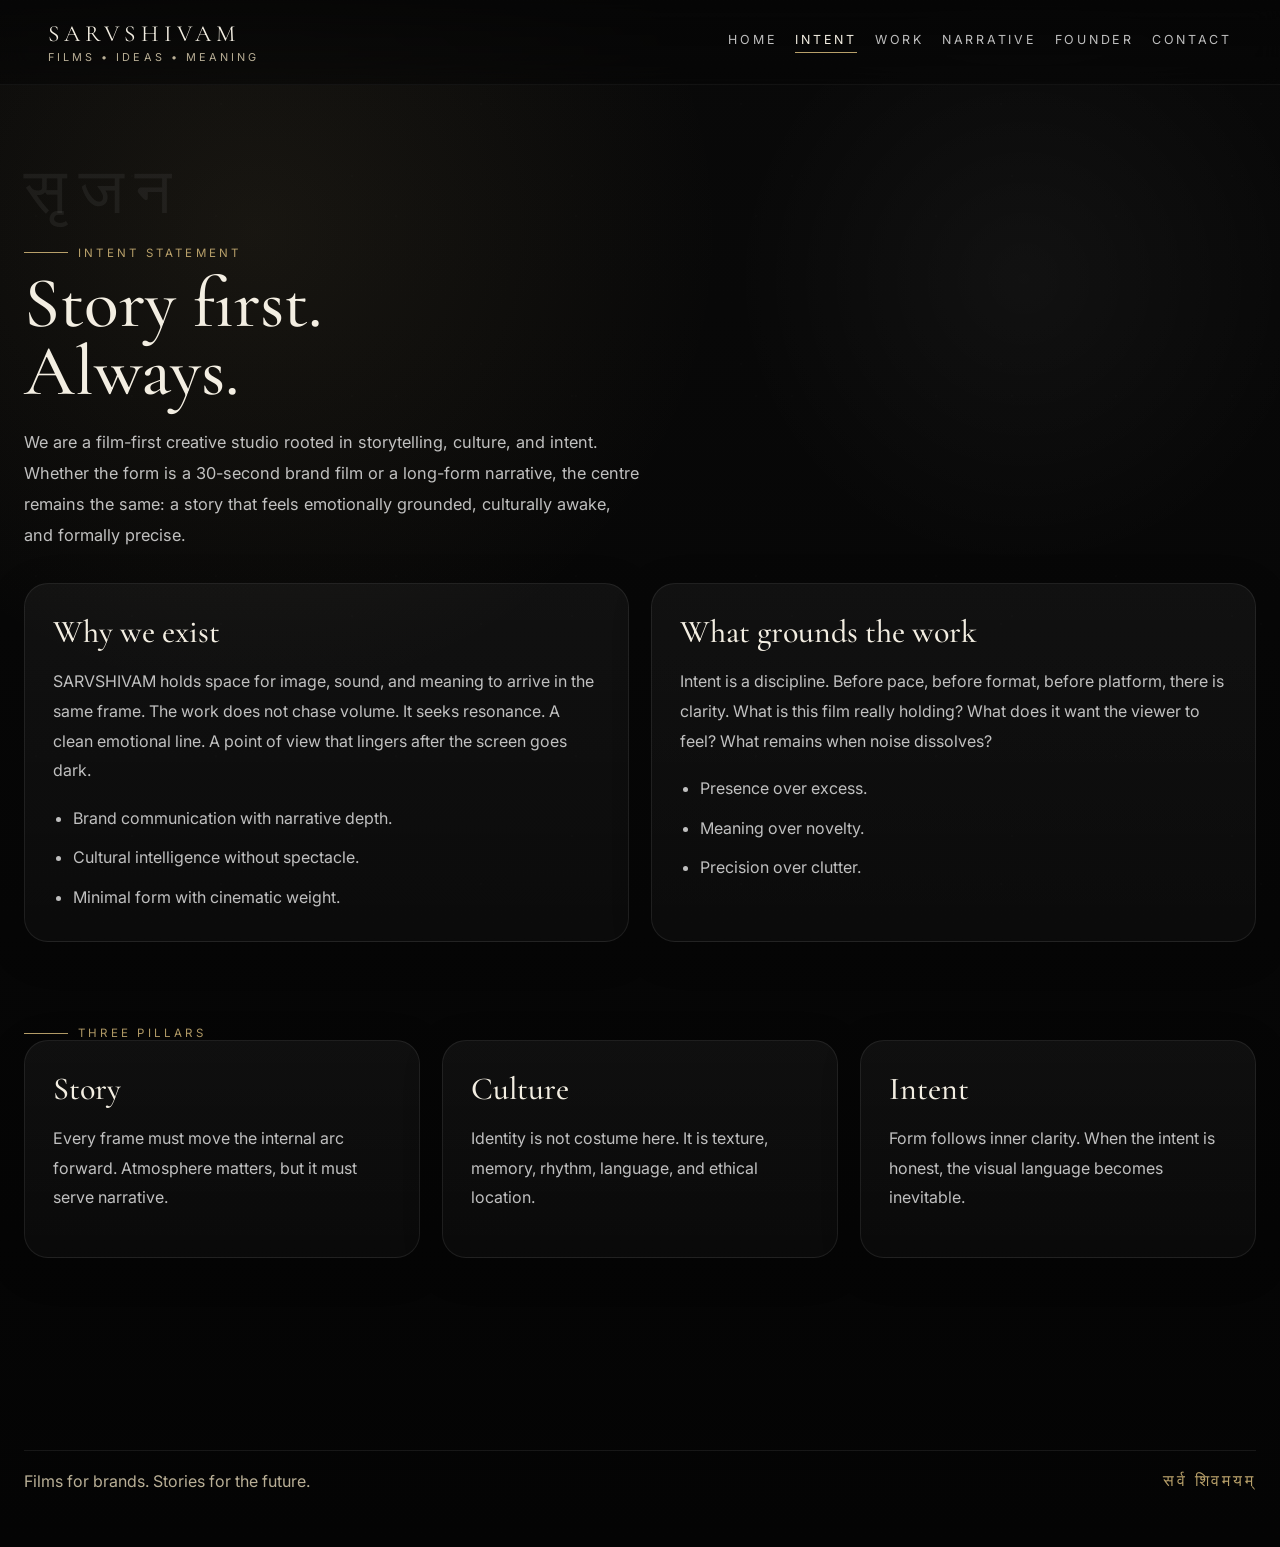
==== about.html @ fa133c7a "Initial deployment - SARVSHIVAM film studio website" ====
<!doctype html>
<html lang="en">
<head>
  <meta charset="utf-8">
  <meta name="viewport" content="width=device-width, initial-scale=1">
  <title>Intent Statement — SARVSHIVAM</title>
  <meta name="description" content="The intent behind SARVSHIVAM — story first, culture-rooted, emotionally grounded filmmaking.">
  <link rel="stylesheet" href="css/style.css">
  <script defer src="js/transition.js"></script>
</head>
<body>
  <div class="page-shell">
    <header class="site-header">
      <nav class="nav">
        <a class="brand" href="index.html" aria-label="SARVSHIVAM home">
          <span class="brand-mark">SARVSHIVAM</span>
          <span class="brand-sub">Films • Ideas • Meaning</span>
        </a>
        <div class="nav-links">
          <a href="index.html">Home</a>
          <a class="active" href="about.html">Intent</a>
          <a href="work.html">Work</a>
          <a href="narrative.html">Narrative</a>
          <a href="founder.html">Founder</a>
          <a href="contact.html">Contact</a>
        </div>
      </nav>
    </header>

    <main class="container section">
      <div class="reveal">
        <div class="hindi-marker">सृजन</div>
        <div class="eyebrow">Intent Statement</div>
        <h1 class="page-title">Story first. Always.</h1>
        <p class="page-lead">We are a film-first creative studio rooted in storytelling, culture, and intent. Whether the form is a 30-second brand film or a long-form narrative, the centre remains the same: a story that feels emotionally grounded, culturally awake, and formally precise.</p>
      </div>

      <div class="spacer-xxl"></div>

      <div class="panel-grid two">
        <section class="panel reveal">
          <h3>Why we exist</h3>
          <p>SARVSHIVAM holds space for image, sound, and meaning to arrive in the same frame. The work does not chase volume. It seeks resonance. A clean emotional line. A point of view that lingers after the screen goes dark.</p>
          <ul class="list">
            <li>Brand communication with narrative depth.</li>
            <li>Cultural intelligence without spectacle.</li>
            <li>Minimal form with cinematic weight.</li>
          </ul>
        </section>
        <section class="panel reveal">
          <h3>What grounds the work</h3>
          <p>Intent is a discipline. Before pace, before format, before platform, there is clarity. What is this film really holding? What does it want the viewer to feel? What remains when noise dissolves?</p>
          <ul class="list">
            <li>Presence over excess.</li>
            <li>Meaning over novelty.</li>
            <li>Precision over clutter.</li>
          </ul>
        </section>
      </div>

      <section class="section">
        <div class="eyebrow reveal">Three Pillars</div>
        <div class="card-grid three">
          <article class="card reveal">
            <h3>Story</h3>
            <p>Every frame must move the internal arc forward. Atmosphere matters, but it must serve narrative.</p>
          </article>
          <article class="card reveal">
            <h3>Culture</h3>
            <p>Identity is not costume here. It is texture, memory, rhythm, language, and ethical location.</p>
          </article>
          <article class="card reveal">
            <h3>Intent</h3>
            <p>Form follows inner clarity. When the intent is honest, the visual language becomes inevitable.</p>
          </article>
        </div>
      </section>
    </main>

    <footer class="footer">
      <div class="container footer-inner">
        <div>Films for brands. Stories for the future.</div>
        <div class="footer-devanagari">सर्व शिवमयम्</div>
      </div>
    </footer>
  </div>
</body>
</html>
---- css/style.css ----
@import url('https://fonts.googleapis.com/css2?family=Cormorant+Garamond:wght@400;500;600;700&family=Inter:wght@300;400;500;600&display=swap');

:root {
  --bg: #050505;
  --bg-soft: #0d0d0d;
  --panel: rgba(255,255,255,0.04);
  --line: rgba(255,255,255,0.08);
  --text: #f3eee2;
  --muted: #b9af96;
  --gold: #b8a06a;
  --gold-soft: rgba(184,160,106,0.18);
  --white-soft: rgba(255,255,255,0.74);
  --max: 1240px;
  --nav-h: 84px;
  --ease: cubic-bezier(.22,.61,.36,1);
}

* { box-sizing: border-box; }
html { scroll-behavior: smooth; }
body {
  margin: 0;
  background:
    radial-gradient(circle at 20% 15%, rgba(184,160,106,0.09), transparent 28%),
    radial-gradient(circle at 80% 18%, rgba(255,255,255,0.04), transparent 18%),
    linear-gradient(180deg, #090909 0%, #040404 100%);
  color: var(--text);
  font-family: 'Inter', system-ui, sans-serif;
  min-height: 100vh;
  overflow-x: hidden;
}
body::before {
  content: "";
  position: fixed;
  inset: 0;
  pointer-events: none;
  opacity: 0.12;
  background-image:
    radial-gradient(circle at 20% 20%, rgba(255,255,255,0.14) 0.6px, transparent 0.8px),
    radial-gradient(circle at 60% 80%, rgba(255,255,255,0.08) 0.6px, transparent 0.8px),
    radial-gradient(circle at 85% 40%, rgba(184,160,106,0.09) 0.7px, transparent 0.9px);
  background-size: 180px 180px, 220px 220px, 260px 260px;
  mix-blend-mode: screen;
}

a { color: inherit; text-decoration: none; }
img { max-width: 100%; display: block; }
button { font: inherit; }

.page-shell {
  position: relative;
  min-height: 100vh;
}

.site-header {
  position: sticky;
  top: 0;
  z-index: 30;
  backdrop-filter: blur(14px);
  background: linear-gradient(180deg, rgba(5,5,5,0.82), rgba(5,5,5,0.54));
  border-bottom: 1px solid rgba(255,255,255,0.05);
}
.nav {
  max-width: var(--max);
  height: var(--nav-h);
  margin: 0 auto;
  padding: 0 28px;
  display: flex;
  align-items: center;
  justify-content: space-between;
  gap: 24px;
}
.brand {
  display: flex;
  flex-direction: column;
  gap: 2px;
}
.brand-mark {
  font-family: 'Cormorant Garamond', serif;
  font-size: 1.45rem;
  letter-spacing: 0.22em;
}
.brand-sub {
  font-size: 0.68rem;
  letter-spacing: 0.28em;
  text-transform: uppercase;
  color: var(--muted);
}
.nav-links {
  display: flex;
  flex-wrap: wrap;
  justify-content: flex-end;
  gap: 18px;
}
.nav-links a {
  font-size: 0.78rem;
  letter-spacing: 0.22em;
  text-transform: uppercase;
  color: var(--white-soft);
  position: relative;
  padding-bottom: 6px;
}
.nav-links a::after {
  content: "";
  position: absolute;
  left: 0;
  bottom: 0;
  width: 100%;
  height: 1px;
  transform: scaleX(0);
  transform-origin: left;
  background: var(--gold);
  transition: transform .35s var(--ease);
}
.nav-links a:hover,
.nav-links a.active { color: var(--text); }
.nav-links a:hover::after,
.nav-links a.active::after { transform: scaleX(1); }

.container {
  width: min(var(--max), calc(100% - 48px));
  margin: 0 auto;
}
.section {
  padding: 76px 0;
}
.eyebrow {
  display: inline-flex;
  align-items: center;
  gap: 10px;
  text-transform: uppercase;
  letter-spacing: 0.28em;
  font-size: 0.72rem;
  color: var(--gold);
}
.eyebrow::before {
  content: "";
  display: inline-block;
  width: 44px;
  height: 1px;
  background: var(--gold);
}
.hindi-marker {
  font-family: 'Cormorant Garamond', serif;
  font-size: clamp(2rem, 5vw, 4rem);
  line-height: 1;
  color: rgba(255,255,255,0.06);
  letter-spacing: 0.18em;
  margin-bottom: 12px;
}
.page-title {
  font-family: 'Cormorant Garamond', serif;
  font-size: clamp(2.8rem, 5.6vw, 5rem);
  font-weight: 500;
  line-height: 0.96;
  margin: 10px 0 20px;
  max-width: 10ch;
}
.page-lead {
  max-width: 62ch;
  color: var(--white-soft);
  font-size: 1.02rem;
  line-height: 1.9;
}
.hero {
  min-height: calc(100vh - var(--nav-h));
  display: flex;
  align-items: center;
  position: relative;
  overflow: hidden;
}
.hero::before {
  content: "";
  position: absolute;
  inset: 0;
  background:
    linear-gradient(90deg, rgba(5,5,5,0.9) 0%, rgba(5,5,5,0.64) 36%, rgba(5,5,5,0.18) 100%),
    radial-gradient(circle at 70% 38%, rgba(244,223,173,0.22), rgba(244,223,173,0.04) 18%, transparent 28%),
    linear-gradient(135deg, #121212 0%, #2a2416 40%, #0d0d0d 100%);
}
.hero::after {
  content: "";
  position: absolute;
  right: 12%;
  top: 50%;
  width: min(36vw, 480px);
  aspect-ratio: 3 / 4;
  transform: translateY(-50%);
  background:
    radial-gradient(circle at 52% 24%, rgba(255,255,255,0.88) 0%, rgba(250,230,190,0.65) 9%, rgba(250,230,190,0.12) 16%, transparent 44%),
    linear-gradient(180deg, rgba(255,255,255,0.16), transparent 30%),
    linear-gradient(90deg, rgba(255,255,255,0.06), transparent 12%, transparent 88%, rgba(255,255,255,0.06)),
    linear-gradient(180deg, #151515, #060606);
  border: 1px solid rgba(255,255,255,0.08);
  box-shadow: 0 0 120px rgba(245,226,181,0.12);
  clip-path: polygon(28% 0, 72% 0, 78% 14%, 82% 36%, 78% 100%, 22% 100%, 18% 36%, 22% 14%);
  opacity: 0.95;
}
.hero-content {
  position: relative;
  z-index: 2;
  width: min(var(--max), calc(100% - 48px));
  margin: 0 auto;
  padding-left: clamp(18px, 4.5vw, 60px);
  display: flex;
  justify-content: flex-start;
}
.hero-copy {
  max-width: 590px;
  text-align: left;
}
.hero-title {
  font-family: 'Cormorant Garamond', serif;
  font-size: clamp(3.8rem, 8.2vw, 7rem);
  line-height: .92;
  font-weight: 600;
  letter-spacing: 0.14em;
  margin: 0 0 14px;
}
.hero-kicker {
  display: block;
  letter-spacing: 0.34em;
  text-transform: uppercase;
  font-size: 0.8rem;
  color: var(--gold);
  margin-bottom: 20px;
}
.hero-copy p {
  color: var(--white-soft);
  max-width: 36ch;
  font-size: 1.05rem;
  line-height: 1.9;
  margin: 0;
}

.panel-grid,
.card-grid {
  display: grid;
  gap: 22px;
}
.panel-grid.two { grid-template-columns: repeat(2, minmax(0, 1fr)); }
.card-grid.three { grid-template-columns: repeat(3, minmax(0, 1fr)); }
.card-grid.five { grid-template-columns: repeat(5, minmax(0, 1fr)); }
.panel,
.card,
.metric,
.channel,
.quote-block,
.timeline-item {
  background: linear-gradient(180deg, rgba(255,255,255,0.045), rgba(255,255,255,0.025));
  border: 1px solid var(--line);
  border-radius: 24px;
  padding: 28px;
  box-shadow: 0 10px 40px rgba(0,0,0,0.2);
}
.panel h3,
.card h3,
.metric h3,
.channel h3,
.timeline-item h3 {
  font-family: 'Cormorant Garamond', serif;
  font-size: 2rem;
  font-weight: 500;
  margin: 0 0 10px;
}
.panel p,
.card p,
.metric p,
.channel p,
.timeline-item p,
.quote-block p,
.list li,
.bio-list li {
  color: var(--white-soft);
  line-height: 1.85;
}
.list,
.bio-list {
  margin: 18px 0 0;
  padding-left: 20px;
}
.list li + li,
.bio-list li + li { margin-top: 10px; }

.work-controls {
  display: flex;
  gap: 12px;
  flex-wrap: wrap;
  margin: 26px 0 30px;
}
.filter-btn {
  border: 1px solid rgba(184,160,106,0.25);
  background: rgba(255,255,255,0.02);
  color: var(--text);
  padding: 10px 16px;
  border-radius: 999px;
  letter-spacing: 0.18em;
  text-transform: uppercase;
  font-size: 0.68rem;
  cursor: pointer;
  transition: .28s var(--ease);
}
.filter-btn:hover,
.filter-btn.active {
  background: var(--gold-soft);
  border-color: rgba(184,160,106,0.55);
  transform: translateY(-1px);
}
.work-grid {
  display: grid;
  grid-template-columns: repeat(5, minmax(0, 1fr));
  gap: 18px;
}
.work-card {
  position: relative;
  overflow: hidden;
  min-height: 340px;
  border-radius: 24px;
  border: 1px solid var(--line);
  background:
    linear-gradient(180deg, rgba(0,0,0,0.08), rgba(0,0,0,0.6)),
    radial-gradient(circle at 50% 20%, rgba(255,231,183,0.18), transparent 18%),
    linear-gradient(160deg, #191919, #0a0a0a 60%, #16120b);
}
.work-card::before {
  content: "";
  position: absolute;
  inset: 0;
  background:
    linear-gradient(0deg, rgba(5,5,5,0.78), transparent 48%),
    radial-gradient(circle at 52% 20%, rgba(255,255,255,0.18), transparent 18%),
    linear-gradient(120deg, rgba(255,255,255,0.04), transparent 28%, transparent 72%, rgba(255,255,255,0.02));
}
.work-card[data-tone="warm"] { background: linear-gradient(180deg, rgba(0,0,0,0.08), rgba(0,0,0,0.6)), radial-gradient(circle at 58% 22%, rgba(255,198,119,0.2), transparent 16%), linear-gradient(160deg, #2b1f16, #0a0a0a 62%, #17120b); }
.work-card[data-tone="silver"] { background: linear-gradient(180deg, rgba(0,0,0,0.08), rgba(0,0,0,0.6)), radial-gradient(circle at 48% 22%, rgba(235,238,255,0.18), transparent 17%), linear-gradient(160deg, #1b1c21, #090909 64%, #151515); }
.work-card[data-tone="earth"] { background: linear-gradient(180deg, rgba(0,0,0,0.08), rgba(0,0,0,0.6)), radial-gradient(circle at 48% 22%, rgba(204,173,113,0.18), transparent 17%), linear-gradient(160deg, #302518, #0a0a0a 64%, #111); }
.work-meta {
  position: absolute;
  left: 18px;
  right: 18px;
  bottom: 18px;
  z-index: 2;
}
.work-tag {
  display: inline-flex;
  padding: 6px 10px;
  border-radius: 999px;
  font-size: 0.64rem;
  letter-spacing: 0.18em;
  text-transform: uppercase;
  color: var(--gold);
  border: 1px solid rgba(184,160,106,0.28);
  background: rgba(0,0,0,0.24);
  margin-bottom: 10px;
}
.work-title {
  font-family: 'Cormorant Garamond', serif;
  font-size: 1.8rem;
  margin: 0 0 6px;
}
.work-copy {
  margin: 0;
  font-size: 0.92rem;
  line-height: 1.65;
  color: rgba(255,255,255,0.72);
}

.progress-row {
  display: grid;
  gap: 14px;
  margin-top: 20px;
}
.progress-head {
  display: flex;
  justify-content: space-between;
  gap: 16px;
  font-size: 0.85rem;
  color: var(--white-soft);
}
.progress-track {
  height: 8px;
  border-radius: 999px;
  background: rgba(255,255,255,0.08);
  overflow: hidden;
}
.progress-bar {
  height: 100%;
  border-radius: inherit;
  background: linear-gradient(90deg, var(--gold), rgba(255,255,255,0.9));
}
.ring-wrap {
  display: grid;
  place-items: center;
  min-height: 380px;
}
.ring {
  position: relative;
  width: min(56vw, 320px);
  aspect-ratio: 1;
  border-radius: 50%;
  background: radial-gradient(circle, rgba(255,255,255,0.06), transparent 56%);
  border: 1px solid rgba(255,255,255,0.08);
  box-shadow: inset 0 0 60px rgba(184,160,106,0.08), 0 0 80px rgba(184,160,106,0.09);
}
.ring::before,
.ring::after {
  content: "";
  position: absolute;
  inset: 24px;
  border-radius: 50%;
  border: 1px solid rgba(184,160,106,0.18);
  animation: pulse 4.2s ease-in-out infinite;
}
.ring::after {
  inset: 54px;
  animation-delay: 1.2s;
}
.ring span {
  position: absolute;
  inset: 0;
  display: grid;
  place-items: center;
  font-family: 'Cormorant Garamond', serif;
  font-size: clamp(1.8rem, 4vw, 3rem);
  color: var(--gold);
  letter-spacing: 0.18em;
}
@keyframes pulse {
  0%, 100% { transform: scale(1); opacity: .38; }
  50% { transform: scale(1.06); opacity: .9; }
}

.founder-grid {
  display: grid;
  grid-template-columns: 1.2fr .8fr;
  gap: 26px;
  align-items: center;
}
.silhouette {
  min-height: 520px;
  position: relative;
  border-radius: 26px;
  overflow: hidden;
  border: 1px solid var(--line);
  background:
    radial-gradient(circle at 48% 16%, rgba(252,232,187,0.24), transparent 18%),
    linear-gradient(180deg, rgba(255,255,255,0.06), transparent 24%),
    linear-gradient(180deg, #151515, #050505);
}
.silhouette::before {
  content: "";
  position: absolute;
  left: 50%;
  bottom: 0;
  width: 48%;
  height: 88%;
  transform: translateX(-50%);
  background: linear-gradient(180deg, rgba(20,20,20,0.22), #030303 60%);
  clip-path: polygon(42% 0, 58% 0, 64% 6%, 70% 16%, 74% 32%, 71% 46%, 66% 58%, 66% 100%, 34% 100%, 34% 58%, 29% 46%, 26% 32%, 30% 16%, 36% 6%);
  box-shadow: 0 0 90px rgba(255,255,255,0.04);
}
.silhouette::after {
  content: "";
  position: absolute;
  left: 50%;
  top: 18%;
  width: 160px;
  height: 160px;
  transform: translateX(-50%);
  border-radius: 50%;
  background: radial-gradient(circle, rgba(255,255,255,0.09), transparent 60%);
  filter: blur(2px);
}

.channels {
  display: grid;
  grid-template-columns: repeat(2, minmax(0, 1fr));
  gap: 18px;
  margin-top: 28px;
}
.channel small {
  display: block;
  color: var(--gold);
  letter-spacing: 0.2em;
  text-transform: uppercase;
  margin-bottom: 10px;
}
.channel a,
.channel span {
  display: inline-block;
  margin-top: 4px;
  color: var(--text);
}
.contact-cta {
  display: grid;
  grid-template-columns: 1.1fr .9fr;
  gap: 22px;
}

.footer {
  padding: 40px 0 56px;
  color: var(--muted);
}
.footer-inner {
  display: flex;
  justify-content: space-between;
  gap: 16px;
  align-items: flex-end;
  border-top: 1px solid rgba(255,255,255,0.08);
  padding-top: 20px;
}
.footer-devanagari {
  font-family: 'Cormorant Garamond', serif;
  color: var(--gold);
  letter-spacing: 0.18em;
}

.reveal {
  opacity: 0;
  transform: translateY(28px);
  transition: opacity .8s var(--ease), transform .8s var(--ease);
}
.reveal.in-view {
  opacity: 1;
  transform: translateY(0);
}

.preloader {
  position: fixed;
  inset: 0;
  z-index: 70;
  display: grid;
  place-items: center;
  background: #020202;
  transition: opacity .9s var(--ease), visibility .9s var(--ease);
}
.preloader.hidden {
  opacity: 0;
  visibility: hidden;
}
.preloader-word,
.transition-word {
  font-family: 'Cormorant Garamond', serif;
  font-size: clamp(3rem, 8vw, 5.8rem);
  letter-spacing: 0.22em;
  color: var(--text);
}
.transition-word {
  opacity: 0;
  transform: translateY(8px);
  transition: opacity .42s var(--ease), transform .42s var(--ease);
}
.transition-word.show {
  opacity: 1;
  transform: translateY(0);
}
.preloader-word {
  animation: breathe 2.4s var(--ease) forwards;
}
@keyframes breathe {
  0% { opacity: 0; transform: translateY(12px); }
  18% { opacity: 1; transform: translateY(0); }
  68% { opacity: 1; transform: translateY(0); }
  100% { opacity: 0; transform: translateY(-10px); }
}
.transition-overlay,
.entry-cover {
  position: fixed;
  inset: 0;
  display: grid;
  place-items: center;
  background: #020202;
  z-index: 80;
  opacity: 0;
  pointer-events: none;
  transition: opacity .35s var(--ease);
}
.transition-overlay.active,
.entry-cover.active {
  opacity: 1;
  pointer-events: auto;
}
.entry-cover.fade-out {
  opacity: 0;
}

.muted { color: var(--muted); }
.spacer-xxl { height: 16px; }

@media (max-width: 1080px) {
  .work-grid { grid-template-columns: repeat(2, minmax(0, 1fr)); }
  .card-grid.five { grid-template-columns: repeat(2, minmax(0, 1fr)); }
  .panel-grid.two,
  .contact-cta,
  .founder-grid,
  .card-grid.three { grid-template-columns: 1fr; }
}

@media (max-width: 760px) {
  :root { --nav-h: 110px; }
  .nav {
    align-items: flex-start;
    justify-content: flex-start;
    flex-direction: column;
    padding-top: 18px;
    padding-bottom: 16px;
    height: auto;
  }
  .nav-links { justify-content: flex-start; gap: 14px; }
  .hero::after {
    right: -6%;
    width: 54vw;
    opacity: 0.42;
  }
  .work-grid,
  .channels,
  .card-grid.five { grid-template-columns: 1fr; }
  .section { padding: 58px 0; }
  .page-title { max-width: none; }
  .footer-inner { flex-direction: column; align-items: flex-start; }
}
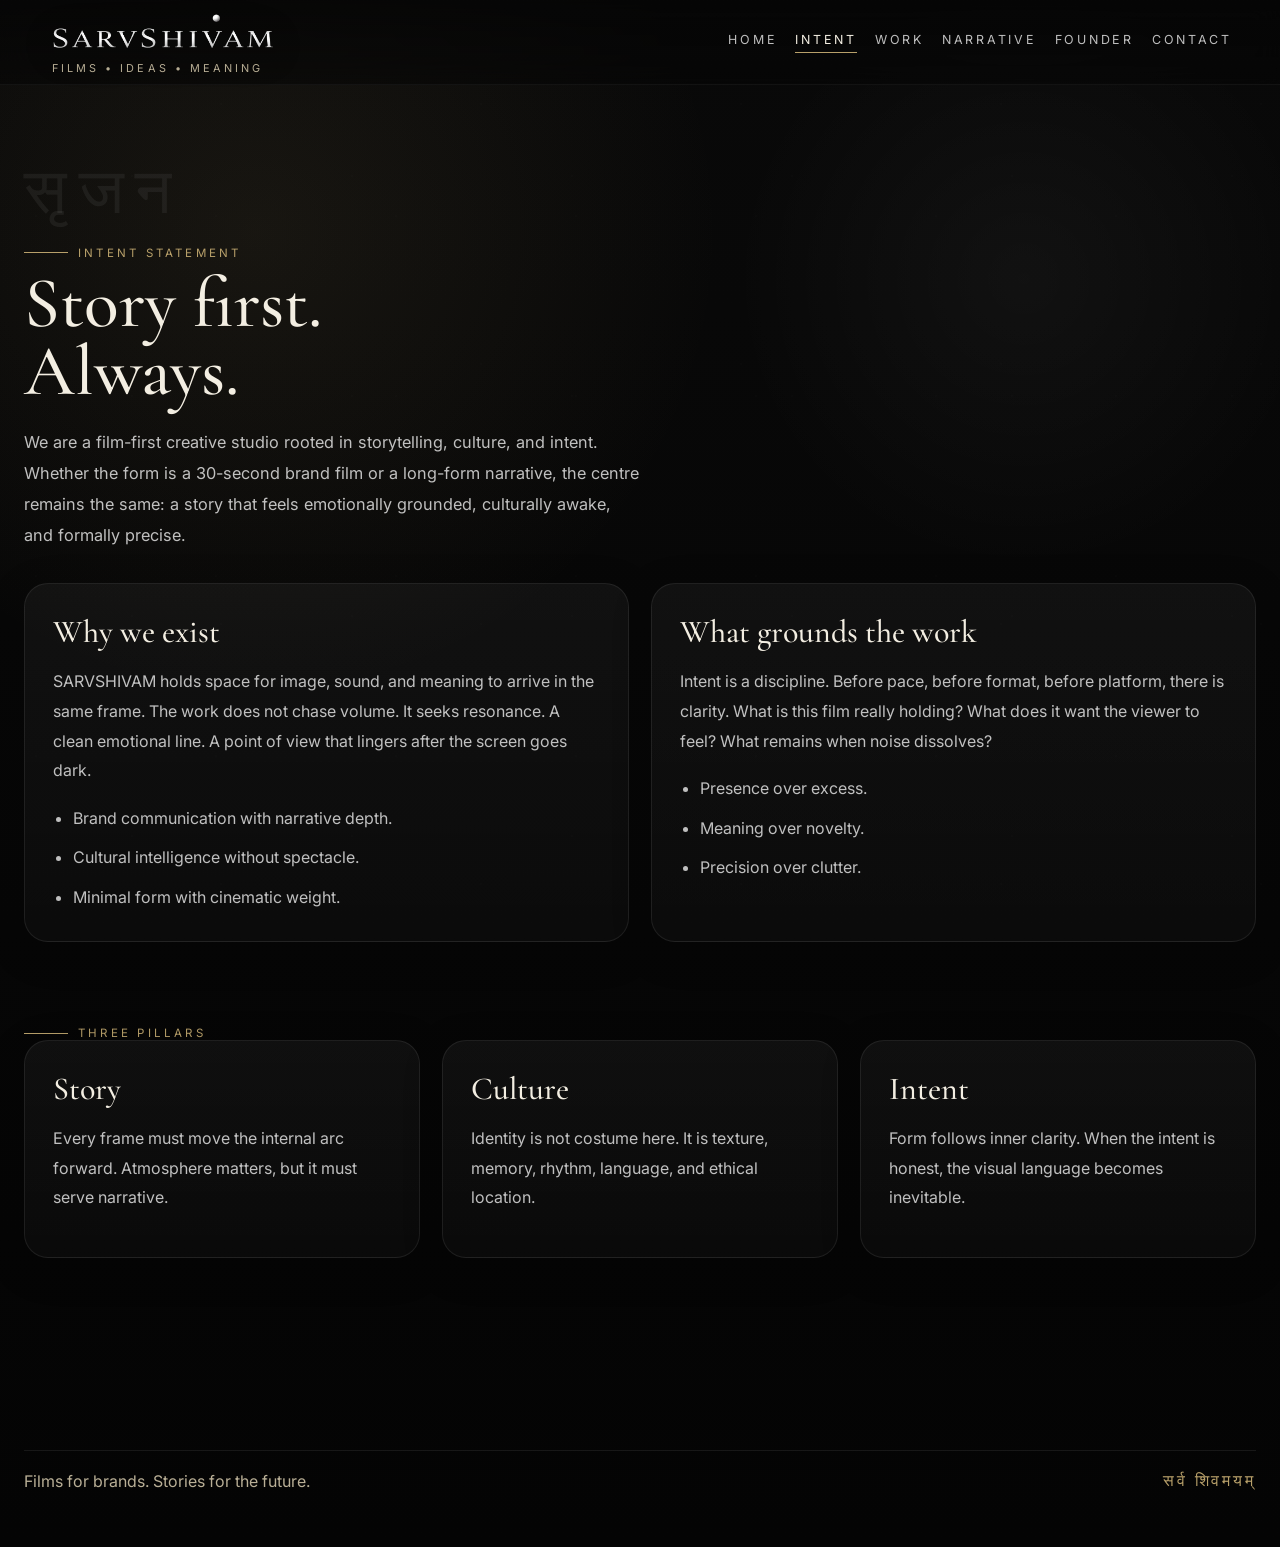
==== commit d9b612fc: "Add image logo and Cloudflare Pages workflow" ====
--- a/about.html
+++ b/about.html
@@ -13,7 +13,7 @@
     <header class="site-header">
       <nav class="nav">
         <a class="brand" href="index.html" aria-label="SARVSHIVAM home">
-          <span class="brand-mark">SARVSHIVAM</span>
+          <img class="brand-logo" src="images/logo.png" alt="SARVSHIVAM logo">
           <span class="brand-sub">Films • Ideas • Meaning</span>
         </a>
         <div class="nav-links">
--- a/css/style.css
+++ b/css/style.css
@@ -72,14 +72,17 @@
 .brand {
   display: flex;
   flex-direction: column;
-  gap: 2px;
-}
-.brand-mark {
-  font-family: 'Cormorant Garamond', serif;
-  font-size: 1.45rem;
-  letter-spacing: 0.22em;
+  align-items: flex-start;
+  gap: 8px;
+}
+.brand-logo {
+  width: clamp(170px, 18vw, 250px);
+  height: auto;
+  object-fit: contain;
+  filter: drop-shadow(0 6px 20px rgba(0,0,0,0.22));
 }
 .brand-sub {
+  padding-left: 4px;
   font-size: 0.68rem;
   letter-spacing: 0.28em;
   text-transform: uppercase;
@@ -605,6 +608,7 @@
     padding-bottom: 16px;
     height: auto;
   }
+  .brand-logo { width: clamp(150px, 48vw, 210px); }
   .nav-links { justify-content: flex-start; gap: 14px; }
   .hero::after {
     right: -6%;
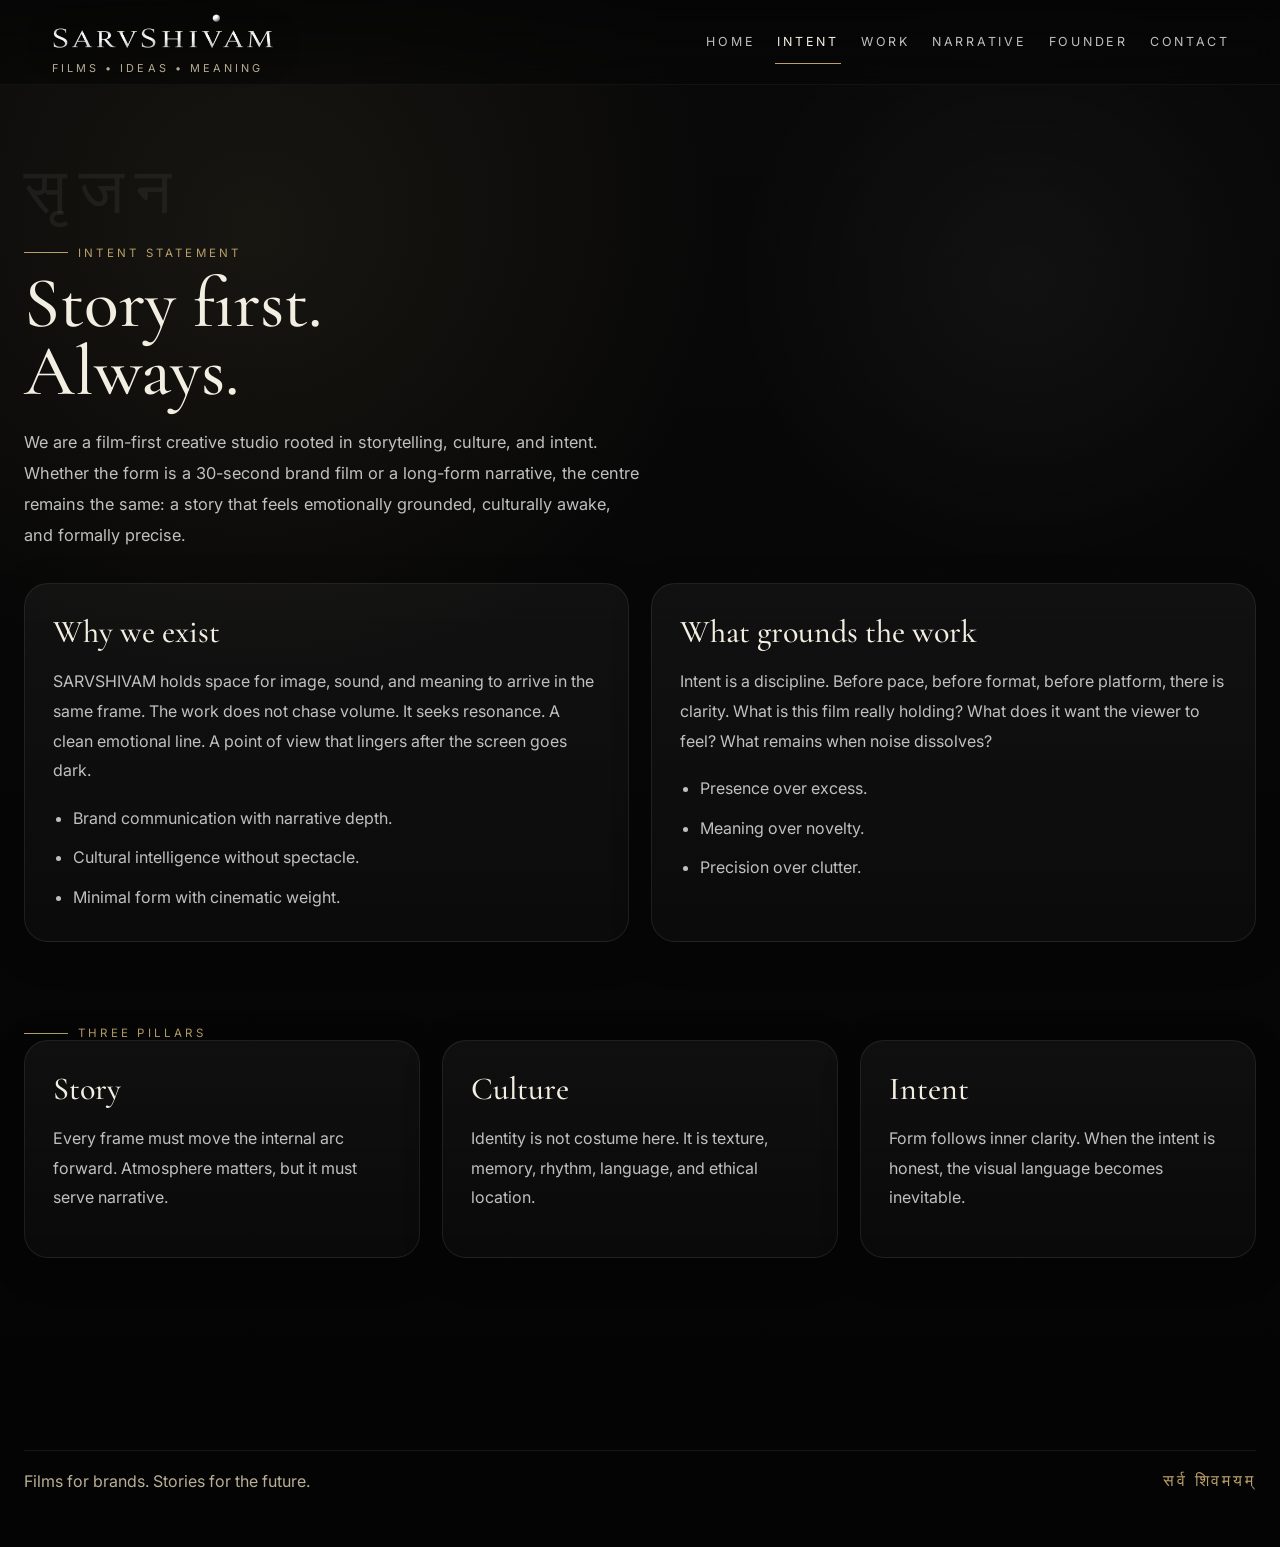
==== commit f721a493: "Eliminate white flash during page transitions. Paint black before first frame on navigated pages, us" ====
--- a/about.html
+++ b/about.html
@@ -5,6 +5,8 @@
   <meta name="viewport" content="width=device-width, initial-scale=1">
   <title>Intent Statement — SARVSHIVAM</title>
   <meta name="description" content="The intent behind SARVSHIVAM — story first, culture-rooted, emotionally grounded filmmaking.">
+  <style>html{background-color:#020202;color-scheme:dark}</style>
+  <script src="js/transition-boot.js"></script>
   <link rel="stylesheet" href="css/style.css">
   <script defer src="js/transition.js"></script>
 </head>
--- a/css/style.css
+++ b/css/style.css
@@ -16,7 +16,11 @@
 }
 
 * { box-sizing: border-box; }
-html { scroll-behavior: smooth; }
+html {
+  scroll-behavior: smooth;
+  background-color: #020202;
+  color-scheme: dark;
+}
 body {
   margin: 0;
   background:
@@ -26,7 +30,10 @@
   color: var(--text);
   font-family: 'Inter', system-ui, sans-serif;
   min-height: 100vh;
+  min-height: 100dvh;
   overflow-x: hidden;
+  padding-left: env(safe-area-inset-left, 0);
+  padding-right: env(safe-area-inset-right, 0);
 }
 body::before {
   content: "";
@@ -42,12 +49,120 @@
   mix-blend-mode: screen;
 }
 
+body.home-page,
+body.founder-page {
+  background: #000000;
+}
+body.founder-page {
+  --beam-apex-x: 70%;
+  --beam-hot: rgba(255, 236, 198, 0.08);
+  --beam-mid: rgba(198, 158, 98, 0.05);
+  --beam-soft: rgba(118, 90, 52, 0.025);
+  --beam-fade-top: rgba(255, 224, 168, 0.035);
+  --beam-fade-mid: rgba(178, 140, 84, 0.022);
+  --beam-fade-low: rgba(92, 70, 40, 0.012);
+}
+body.home-page {
+  --beam-apex-x: 67%;
+  --beam-hot: rgba(255, 236, 198, 0.10);
+  --beam-mid: rgba(198, 158, 98, 0.07);
+  --beam-soft: rgba(118, 90, 52, 0.045);
+  --beam-fade-top: rgba(255, 224, 168, 0.055);
+  --beam-fade-mid: rgba(178, 140, 84, 0.042);
+  --beam-fade-low: rgba(92, 70, 40, 0.032);
+}
+body.home-page::before,
+body.founder-page::before {
+  content: "";
+  position: fixed;
+  inset: 0;
+  pointer-events: none;
+  z-index: 0;
+  opacity: 0.06;
+  background-image:
+    radial-gradient(circle at 20% 20%, rgba(255,255,255,0.14) 0.6px, transparent 0.8px),
+    radial-gradient(circle at 60% 80%, rgba(255,255,255,0.08) 0.6px, transparent 0.8px),
+    radial-gradient(circle at 85% 40%, rgba(184,160,106,0.09) 0.7px, transparent 0.9px);
+  background-size: 180px 180px, 220px 220px, 260px 260px;
+  mix-blend-mode: screen;
+}
+body.founder-page::after {
+  content: "";
+  position: fixed;
+  inset: 0;
+  pointer-events: none;
+  z-index: 0;
+  background:
+    linear-gradient(
+      180deg,
+      var(--beam-fade-top) 0%,
+      var(--beam-fade-mid) 30%,
+      var(--beam-fade-low) 56%,
+      transparent 90%
+    ),
+    conic-gradient(
+      from 0deg at var(--beam-apex-x) -8%,
+      transparent 156deg,
+      var(--beam-soft) 168deg,
+      var(--beam-mid) 176deg,
+      var(--beam-hot) 180deg,
+      var(--beam-mid) 184deg,
+      var(--beam-soft) 192deg,
+      transparent 204deg
+    );
+}
+body.home-page::after {
+  content: "";
+  position: fixed;
+  inset: 0;
+  pointer-events: none;
+  z-index: 0;
+  background:
+    linear-gradient(
+      180deg,
+      var(--beam-fade-top) 0%,
+      var(--beam-fade-mid) 30%,
+      var(--beam-fade-low) 56%,
+      transparent 90%
+    ),
+    conic-gradient(
+      from 0deg at var(--beam-apex-x) 14%,
+      transparent 146deg,
+      rgba(118, 90, 52, 0.028) 162deg,
+      rgba(198, 158, 98, 0.042) 172deg,
+      rgba(255, 236, 198, 0.05) 180deg,
+      rgba(198, 158, 98, 0.042) 188deg,
+      rgba(118, 90, 52, 0.028) 198deg,
+      transparent 214deg
+    ),
+    conic-gradient(
+      from 0deg at var(--beam-apex-x) -8%,
+      transparent 152deg,
+      var(--beam-soft) 164deg,
+      var(--beam-mid) 174deg,
+      var(--beam-hot) 180deg,
+      var(--beam-mid) 186deg,
+      var(--beam-soft) 196deg,
+      transparent 208deg
+    );
+}
+
+body.founder-page .founder-grid {
+  grid-template-columns: 1fr;
+  max-width: 760px;
+}
+body.founder-page .site-header {
+  background: linear-gradient(180deg, rgba(0,0,0,0.72), rgba(0,0,0,0.2));
+}
+
 a { color: inherit; text-decoration: none; }
 img { max-width: 100%; display: block; }
 button { font: inherit; }
 
 .page-shell {
   position: relative;
+  z-index: 1;
+  isolation: isolate;
   min-height: 100vh;
 }
 
@@ -100,7 +215,10 @@
   text-transform: uppercase;
   color: var(--white-soft);
   position: relative;
-  padding-bottom: 6px;
+  padding: 8px 2px 10px;
+  min-height: 44px;
+  display: inline-flex;
+  align-items: center;
 }
 .nav-links a::after {
   content: "";
@@ -235,6 +353,73 @@
   margin: 0;
 }
 
+.home-page .site-header {
+  position: absolute;
+  top: 0;
+  left: 0;
+  right: 0;
+  background: transparent;
+  backdrop-filter: none;
+  border-bottom: none;
+}
+.home-page .nav {
+  max-width: none;
+  width: 100%;
+  margin: 0;
+  padding: 24px clamp(24px, 3.8vw, 48px) 0;
+  align-items: flex-start;
+}
+.home-page .brand {
+  gap: 0;
+}
+.home-page .brand-logo {
+  width: clamp(138px, 14vw, 190px);
+  filter: drop-shadow(0 8px 28px rgba(0,0,0,0.35));
+}
+.home-page .brand-sub {
+  display: none;
+}
+.home-page .nav-links {
+  margin-left: auto;
+  padding-top: 6px;
+}
+.home-page .hero {
+  min-height: 100vh;
+  align-items: center;
+}
+.home-page .hero::before {
+  background: transparent;
+}
+.home-page .hero::after {
+  display: none;
+}
+.home-page .hero-content {
+  width: 100%;
+  max-width: none;
+  min-height: 100vh;
+  margin: 0;
+  padding: 0 clamp(28px, 6vw, 72px);
+  display: flex;
+  align-items: center;
+}
+.home-page .hero-copy {
+  max-width: 620px;
+  margin-left: clamp(72px, 12vw, 190px);
+  margin-top: -2vh;
+}
+.home-page .hero-title {
+  font-size: clamp(3.9rem, 7.1vw, 6.3rem);
+  font-weight: 500;
+  letter-spacing: 0.12em;
+  margin-bottom: 18px;
+}
+.home-page .hero-copy p {
+  max-width: 30ch;
+  font-size: 1.02rem;
+  line-height: 1.85;
+  color: rgba(255,255,255,0.76);
+}
+
 .panel-grid,
 .card-grid {
   display: grid;
@@ -566,24 +751,26 @@
   100% { opacity: 0; transform: translateY(-10px); }
 }
 .transition-overlay,
-.entry-cover {
+.entry-cover,
+#ss-entry-shield {
   position: fixed;
   inset: 0;
   display: grid;
   place-items: center;
   background: #020202;
   z-index: 80;
+  opacity: 1;
+  pointer-events: auto;
+}
+.transition-overlay:not(.active) {
   opacity: 0;
   pointer-events: none;
-  transition: opacity .35s var(--ease);
-}
-.transition-overlay.active,
-.entry-cover.active {
-  opacity: 1;
-  pointer-events: auto;
-}
-.entry-cover.fade-out {
+}
+.entry-cover.fade-out,
+#ss-entry-shield.fade-out {
   opacity: 0;
+  transition: opacity .38s var(--ease);
+  pointer-events: none;
 }
 
 .muted { color: var(--muted); }
@@ -600,25 +787,206 @@
 
 @media (max-width: 760px) {
   :root { --nav-h: 110px; }
+  .container {
+    width: min(var(--max), calc(100% - 32px));
+  }
   .nav {
     align-items: flex-start;
     justify-content: flex-start;
     flex-direction: column;
-    padding-top: 18px;
-    padding-bottom: 16px;
+    padding: 18px 20px 14px;
     height: auto;
-  }
-  .brand-logo { width: clamp(150px, 48vw, 210px); }
-  .nav-links { justify-content: flex-start; gap: 14px; }
+    gap: 14px;
+  }
+  .brand-logo { width: clamp(140px, 42vw, 200px); }
+  .brand-sub {
+    font-size: 0.62rem;
+    letter-spacing: 0.22em;
+  }
+  .nav-links {
+    width: 100%;
+    justify-content: flex-start;
+    gap: 10px 14px;
+    overflow-x: auto;
+    flex-wrap: nowrap;
+    -webkit-overflow-scrolling: touch;
+    scrollbar-width: none;
+    padding-bottom: 4px;
+  }
+  .nav-links::-webkit-scrollbar { display: none; }
+  .nav-links a {
+    flex: 0 0 auto;
+    font-size: 0.72rem;
+    letter-spacing: 0.18em;
+    white-space: nowrap;
+  }
+  .hero {
+    min-height: calc(100dvh - var(--nav-h));
+  }
   .hero::after {
-    right: -6%;
-    width: 54vw;
-    opacity: 0.42;
+    display: none;
+  }
+  .hero-content {
+    width: min(var(--max), calc(100% - 32px));
+    padding-left: 0;
+  }
+  .hero-title {
+    font-size: clamp(2.8rem, 11vw, 4.2rem);
+    letter-spacing: 0.1em;
+    overflow-wrap: anywhere;
+  }
+  .home-page .nav {
+    flex-direction: column;
+    align-items: flex-start;
+    padding: 20px 20px 12px;
+    gap: 14px;
+  }
+  .home-page .brand-logo {
+    width: clamp(120px, 36vw, 160px);
+  }
+  .home-page .nav-links {
+    max-width: none;
+    justify-content: flex-start;
+    padding-top: 0;
+  }
+  body.founder-page {
+    --beam-apex-x: 76%;
+    --beam-hot: rgba(255, 236, 198, 0.062);
+    --beam-mid: rgba(198, 158, 98, 0.038);
+    --beam-soft: rgba(118, 90, 52, 0.018);
+    --beam-fade-top: rgba(255, 224, 168, 0.028);
+    --beam-fade-mid: rgba(178, 140, 84, 0.017);
+    --beam-fade-low: rgba(92, 70, 40, 0.009);
+  }
+  body.founder-page::after {
+    background:
+      linear-gradient(
+        180deg,
+        var(--beam-fade-top) 0%,
+        var(--beam-fade-mid) 28%,
+        var(--beam-fade-low) 52%,
+        transparent 88%
+      ),
+      conic-gradient(
+        from 0deg at var(--beam-apex-x) -7%,
+        transparent 160deg,
+        var(--beam-soft) 170deg,
+        var(--beam-mid) 178deg,
+        var(--beam-hot) 180deg,
+        var(--beam-mid) 182deg,
+        var(--beam-soft) 190deg,
+        transparent 200deg
+      );
+  }
+  body.home-page {
+    --beam-apex-x: 73%;
+    --beam-hot: rgba(255, 236, 198, 0.082);
+    --beam-mid: rgba(198, 158, 98, 0.058);
+    --beam-soft: rgba(118, 90, 52, 0.038);
+    --beam-fade-top: rgba(255, 224, 168, 0.048);
+    --beam-fade-mid: rgba(178, 140, 84, 0.037);
+    --beam-fade-low: rgba(92, 70, 40, 0.029);
+  }
+  body.home-page::after {
+    background:
+      linear-gradient(
+        180deg,
+        var(--beam-fade-top) 0%,
+        var(--beam-fade-mid) 28%,
+        var(--beam-fade-low) 52%,
+        transparent 88%
+      ),
+      conic-gradient(
+        from 0deg at var(--beam-apex-x) 12%,
+        transparent 148deg,
+        rgba(118, 90, 52, 0.022) 164deg,
+        rgba(198, 158, 98, 0.034) 174deg,
+        rgba(255, 236, 198, 0.04) 180deg,
+        rgba(198, 158, 98, 0.034) 186deg,
+        rgba(118, 90, 52, 0.022) 196deg,
+        transparent 212deg
+      ),
+      conic-gradient(
+        from 0deg at var(--beam-apex-x) -7%,
+        transparent 154deg,
+        var(--beam-soft) 166deg,
+        var(--beam-mid) 176deg,
+        var(--beam-hot) 180deg,
+        var(--beam-mid) 184deg,
+        var(--beam-soft) 194deg,
+        transparent 206deg
+      );
+  }
+  .home-page .hero::before {
+    background: transparent;
+  }
+  .home-page .hero-content {
+    padding: 0 20px;
+  }
+  .home-page .hero-copy {
+    margin-left: 0;
+    margin-top: 10vh;
+    max-width: 100%;
+  }
+  .home-page .hero-title {
+    font-size: clamp(2.6rem, 12vw, 3.8rem);
+    letter-spacing: 0.08em;
+  }
+  .home-page .hero-copy p {
+    max-width: 28ch;
+    font-size: 0.96rem;
+    line-height: 1.75;
   }
   .work-grid,
   .channels,
   .card-grid.five { grid-template-columns: 1fr; }
-  .section { padding: 58px 0; }
-  .page-title { max-width: none; }
-  .footer-inner { flex-direction: column; align-items: flex-start; }
-}
+  .work-card { min-height: 280px; }
+  .work-title { font-size: 1.55rem; }
+  .filter-btn {
+    min-height: 44px;
+    padding: 12px 18px;
+  }
+  .section { padding: 52px 0; }
+  .page-title {
+    max-width: none;
+    font-size: clamp(2.2rem, 9vw, 3.2rem);
+  }
+  .page-lead {
+    font-size: 0.98rem;
+    line-height: 1.8;
+  }
+  .eyebrow::before { width: 28px; }
+  .hindi-marker { font-size: clamp(1.6rem, 8vw, 2.4rem); }
+  .panel,
+  .card,
+  .channel,
+  .quote-block,
+  .timeline-item,
+  .metric { padding: 22px; border-radius: 20px; }
+  .ring-wrap { min-height: 300px; }
+  .ring { width: min(72vw, 280px); }
+  .footer {
+    padding: 32px 0 calc(40px + env(safe-area-inset-bottom, 0));
+  }
+  .footer-inner {
+    flex-direction: column;
+    align-items: flex-start;
+    gap: 12px;
+  }
+}
+
+@media (max-width: 480px) {
+  .nav { padding-inline: 16px; }
+  .container,
+  .hero-content,
+  .home-page .hero-content { width: min(var(--max), calc(100% - 28px)); }
+  .nav-links a {
+    font-size: 0.68rem;
+    letter-spacing: 0.14em;
+  }
+  .home-page .hero-title {
+    font-size: clamp(2.2rem, 11.5vw, 3.2rem);
+  }
+  body.founder-page { --beam-apex-x: 78%; }
+  body.home-page { --beam-apex-x: 75%; }
+}
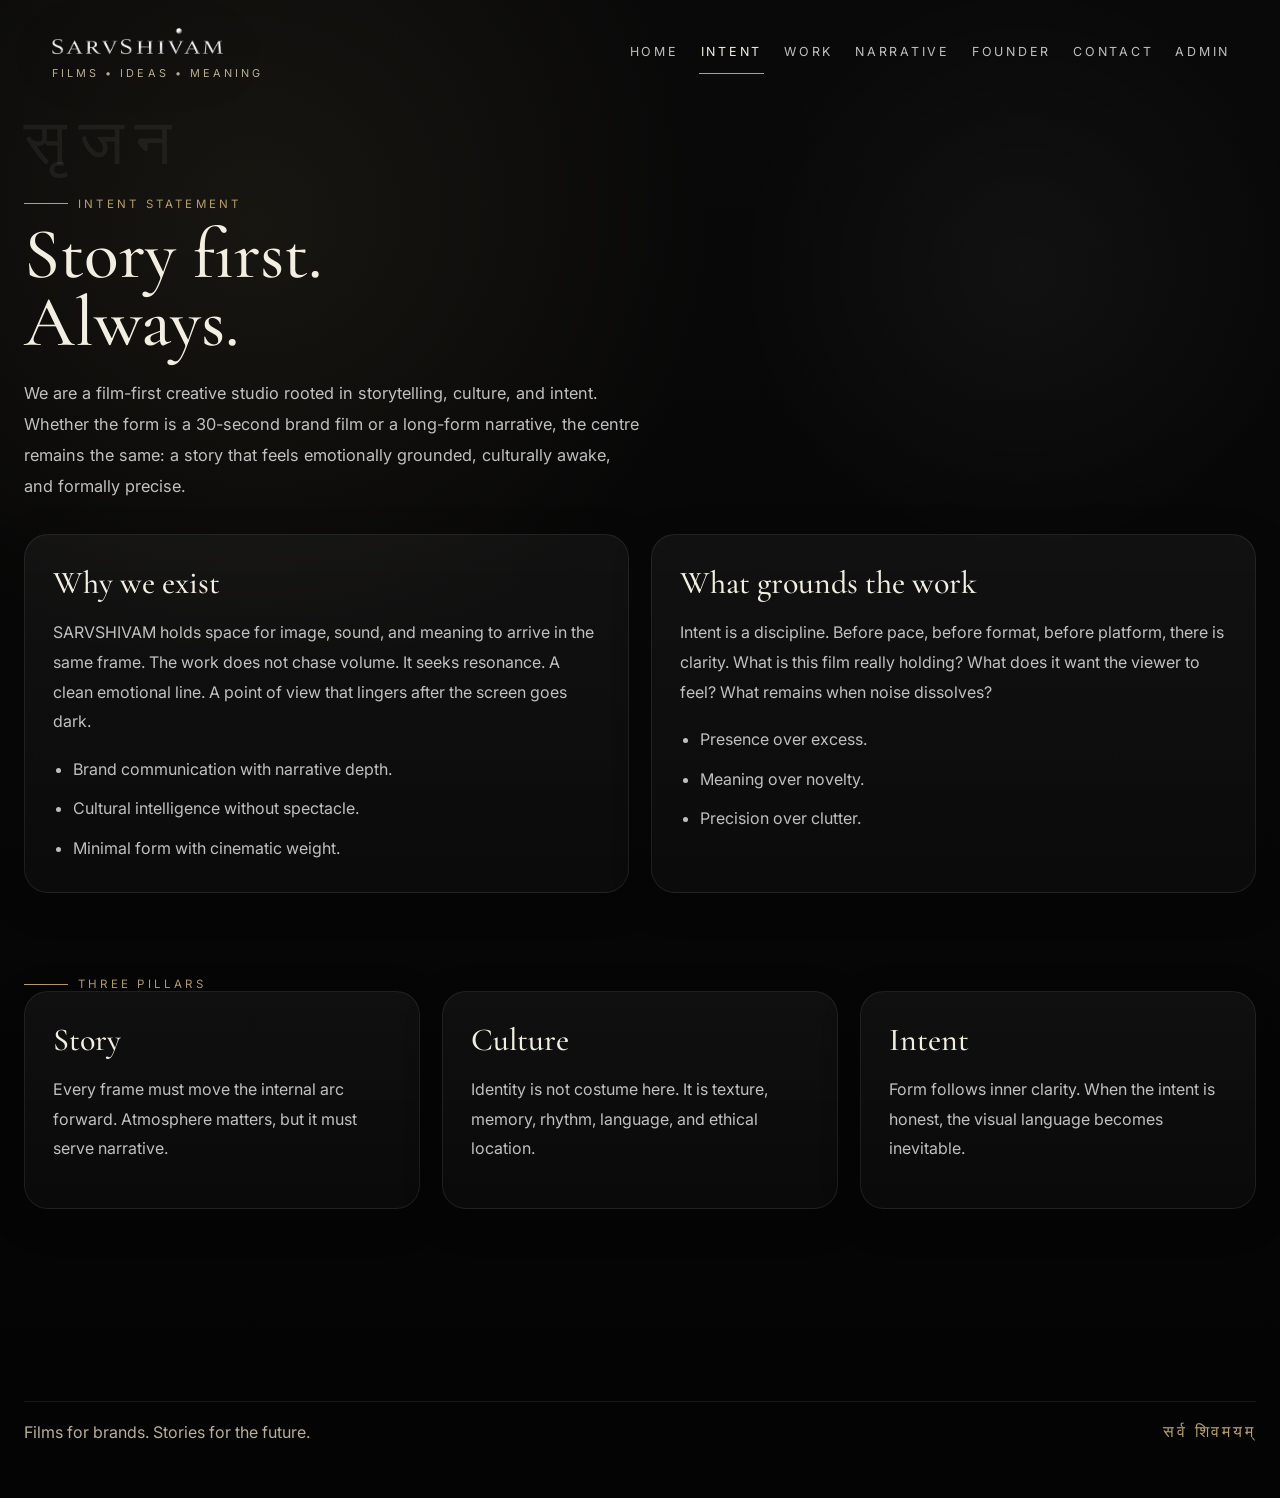
==== commit c36e6926: "Add D1-backed work library with admin panel for video management - Cloudflare Pages Functions API: G" ====
--- a/about.html
+++ b/about.html
@@ -3,14 +3,14 @@
 <head>
   <meta charset="utf-8">
   <meta name="viewport" content="width=device-width, initial-scale=1">
+  <meta name="theme-color" content="#020202">
   <title>Intent Statement — SARVSHIVAM</title>
   <meta name="description" content="The intent behind SARVSHIVAM — story first, culture-rooted, emotionally grounded filmmaking.">
   <style>html{background-color:#020202;color-scheme:dark}</style>
-  <script src="js/transition-boot.js"></script>
   <link rel="stylesheet" href="css/style.css">
-  <script defer src="js/transition.js"></script>
 </head>
 <body>
+  <script>try{var e=document.getElementById('ss-entry-shield');if(e)e.remove();sessionStorage.removeItem('ss_entry_cover');}catch(x){}</script>
   <div class="page-shell">
     <header class="site-header">
       <nav class="nav">
@@ -25,6 +25,7 @@
           <a href="narrative.html">Narrative</a>
           <a href="founder.html">Founder</a>
           <a href="contact.html">Contact</a>
+          <a href="admin.html">Admin</a>
         </div>
       </nav>
     </header>
@@ -86,5 +87,6 @@
       </div>
     </footer>
   </div>
+  <script src="js/transition.js"></script>
 </body>
 </html>
--- a/css/style.css
+++ b/css/style.css
@@ -101,14 +101,24 @@
       transparent 90%
     ),
     conic-gradient(
+      from 0deg at var(--beam-apex-x) 14%,
+      transparent 146deg,
+      rgba(118, 90, 52, 0.014) 162deg,
+      rgba(198, 158, 98, 0.028) 172deg,
+      rgba(255, 236, 198, 0.045) 180deg,
+      rgba(198, 158, 98, 0.028) 188deg,
+      rgba(118, 90, 52, 0.014) 198deg,
+      transparent 214deg
+    ),
+    conic-gradient(
       from 0deg at var(--beam-apex-x) -8%,
-      transparent 156deg,
-      var(--beam-soft) 168deg,
-      var(--beam-mid) 176deg,
+      transparent 152deg,
+      var(--beam-soft) 164deg,
+      var(--beam-mid) 174deg,
       var(--beam-hot) 180deg,
-      var(--beam-mid) 184deg,
-      var(--beam-soft) 192deg,
-      transparent 204deg
+      var(--beam-mid) 186deg,
+      var(--beam-soft) 196deg,
+      transparent 208deg
     );
 }
 body.home-page::after {
@@ -151,8 +161,36 @@
   grid-template-columns: 1fr;
   max-width: 760px;
 }
-body.founder-page .site-header {
-  background: linear-gradient(180deg, rgba(0,0,0,0.72), rgba(0,0,0,0.2));
+
+/* Inner pages — match home header: logo + subtext top-left */
+body:not(.home-page) .site-header {
+  position: absolute;
+  top: 0;
+  left: 0;
+  right: 0;
+  background: transparent;
+  backdrop-filter: none;
+  border-bottom: none;
+}
+body:not(.home-page) .nav {
+  max-width: none;
+  width: 100%;
+  margin: 0;
+  padding: 24px clamp(24px, 3.8vw, 48px) 0;
+  align-items: flex-start;
+  height: auto;
+  min-height: var(--nav-h);
+}
+body:not(.home-page) .brand-logo {
+  width: clamp(138px, 14vw, 190px);
+  filter: drop-shadow(0 8px 28px rgba(0,0,0,0.35));
+}
+body:not(.home-page) .nav-links {
+  margin-left: auto;
+  padding-top: 6px;
+}
+body:not(.home-page) main.container.section {
+  padding-top: calc(var(--nav-h) + 28px);
 }
 
 a { color: inherit; text-decoration: none; }
@@ -394,26 +432,52 @@
   display: none;
 }
 .home-page .hero-content {
+  --hero-pad: clamp(28px, 6vw, 72px);
+  --hero-copy-offset: clamp(72px, 12vw, 190px);
+  --hero-story-left: clamp(24px, 3.8vw, 48px);
   width: 100%;
   max-width: none;
   min-height: 100vh;
   margin: 0;
-  padding: 0 clamp(28px, 6vw, 72px);
+  padding: 0 var(--hero-pad);
   display: flex;
   align-items: center;
 }
 .home-page .hero-copy {
-  max-width: 620px;
-  margin-left: clamp(72px, 12vw, 190px);
+  width: fit-content;
+  max-width: 640px;
+  margin-left: var(--hero-copy-offset);
   margin-top: -2vh;
 }
 .home-page .hero-title {
-  font-size: clamp(3.9rem, 7.1vw, 6.3rem);
-  font-weight: 500;
-  letter-spacing: 0.12em;
-  margin-bottom: 18px;
-}
-.home-page .hero-copy p {
+  margin: 0;
+}
+.home-page .hero-logo {
+  width: clamp(420px, 44vw, 640px);
+  height: auto;
+  filter: drop-shadow(0 10px 32px rgba(0,0,0,0.34));
+}
+.home-page .hero-film {
+  margin: 16px 0 0;
+  max-width: none;
+  text-align: center;
+  font-family: 'Cormorant Garamond', serif;
+  font-size: clamp(1.15rem, 1.8vw, 1.7rem);
+  line-height: 1;
+  letter-spacing: 0.22em;
+  color: rgba(255,255,255,0.84);
+}
+.home-page .hero-story {
+  position: absolute;
+  left: var(--hero-story-left);
+  bottom: clamp(42px, 7vh, 76px);
+  margin: 0;
+  font-family: 'Cormorant Garamond', serif;
+  color: rgba(255,255,255,0.76);
+  font-size: clamp(1.15rem, 1.8vw, 1.7rem);
+  line-height: 1;
+}
+.home-page .hero-copy p:not(.hero-film) {
   max-width: 30ch;
   font-size: 1.02rem;
   line-height: 1.85;
@@ -696,6 +760,9 @@
   border-top: 1px solid rgba(255,255,255,0.08);
   padding-top: 20px;
 }
+.footer-inner--end {
+  justify-content: flex-end;
+}
 .footer-devanagari {
   font-family: 'Cormorant Garamond', serif;
   color: var(--gold);
@@ -707,7 +774,8 @@
   transform: translateY(28px);
   transition: opacity .8s var(--ease), transform .8s var(--ease);
 }
-.reveal.in-view {
+.reveal.in-view,
+html.is-ready .reveal {
   opacity: 1;
   transform: translateY(0);
 }
@@ -772,6 +840,9 @@
   transition: opacity .38s var(--ease);
   pointer-events: none;
 }
+#ss-entry-shield.is-gone {
+  display: none !important;
+}
 
 .muted { color: var(--muted); }
 .spacer-xxl { height: 16px; }
@@ -835,19 +906,26 @@
     letter-spacing: 0.1em;
     overflow-wrap: anywhere;
   }
-  .home-page .nav {
+  .home-page .nav,
+  body:not(.home-page) .nav {
     flex-direction: column;
     align-items: flex-start;
     padding: 20px 20px 12px;
     gap: 14px;
   }
-  .home-page .brand-logo {
+  .home-page .brand-logo,
+  body:not(.home-page) .brand-logo {
     width: clamp(120px, 36vw, 160px);
   }
-  .home-page .nav-links {
+  .home-page .nav-links,
+  body:not(.home-page) .nav-links {
     max-width: none;
     justify-content: flex-start;
     padding-top: 0;
+    width: 100%;
+  }
+  body:not(.home-page) main.container.section {
+    padding-top: 148px;
   }
   body.founder-page {
     --beam-apex-x: 76%;
@@ -868,14 +946,24 @@
         transparent 88%
       ),
       conic-gradient(
+        from 0deg at var(--beam-apex-x) 12%,
+        transparent 148deg,
+        rgba(118, 90, 52, 0.011) 164deg,
+        rgba(198, 158, 98, 0.017) 174deg,
+        rgba(255, 236, 198, 0.02) 180deg,
+        rgba(198, 158, 98, 0.017) 186deg,
+        rgba(118, 90, 52, 0.011) 196deg,
+        transparent 212deg
+      ),
+      conic-gradient(
         from 0deg at var(--beam-apex-x) -7%,
-        transparent 160deg,
-        var(--beam-soft) 170deg,
-        var(--beam-mid) 178deg,
+        transparent 154deg,
+        var(--beam-soft) 166deg,
+        var(--beam-mid) 176deg,
         var(--beam-hot) 180deg,
-        var(--beam-mid) 182deg,
-        var(--beam-soft) 190deg,
-        transparent 200deg
+        var(--beam-mid) 184deg,
+        var(--beam-soft) 194deg,
+        transparent 206deg
       );
   }
   body.home-page {
@@ -921,6 +1009,9 @@
     background: transparent;
   }
   .home-page .hero-content {
+    --hero-pad: 20px;
+    --hero-copy-offset: 0px;
+    --hero-story-left: 20px;
     padding: 0 20px;
   }
   .home-page .hero-copy {
@@ -929,10 +1020,20 @@
     max-width: 100%;
   }
   .home-page .hero-title {
-    font-size: clamp(2.6rem, 12vw, 3.8rem);
-    letter-spacing: 0.08em;
-  }
-  .home-page .hero-copy p {
+    margin: 0;
+  }
+  .home-page .hero-logo {
+    width: clamp(250px, 82vw, 420px);
+  }
+  .home-page .hero-film {
+    margin-top: 12px;
+    font-size: clamp(1rem, 5vw, 1.35rem);
+  }
+  .home-page .hero-story {
+    bottom: calc(34px + env(safe-area-inset-bottom, 0));
+    font-size: clamp(1rem, 5vw, 1.35rem);
+  }
+  .home-page .hero-copy p:not(.hero-film) {
     max-width: 28ch;
     font-size: 0.96rem;
     line-height: 1.75;
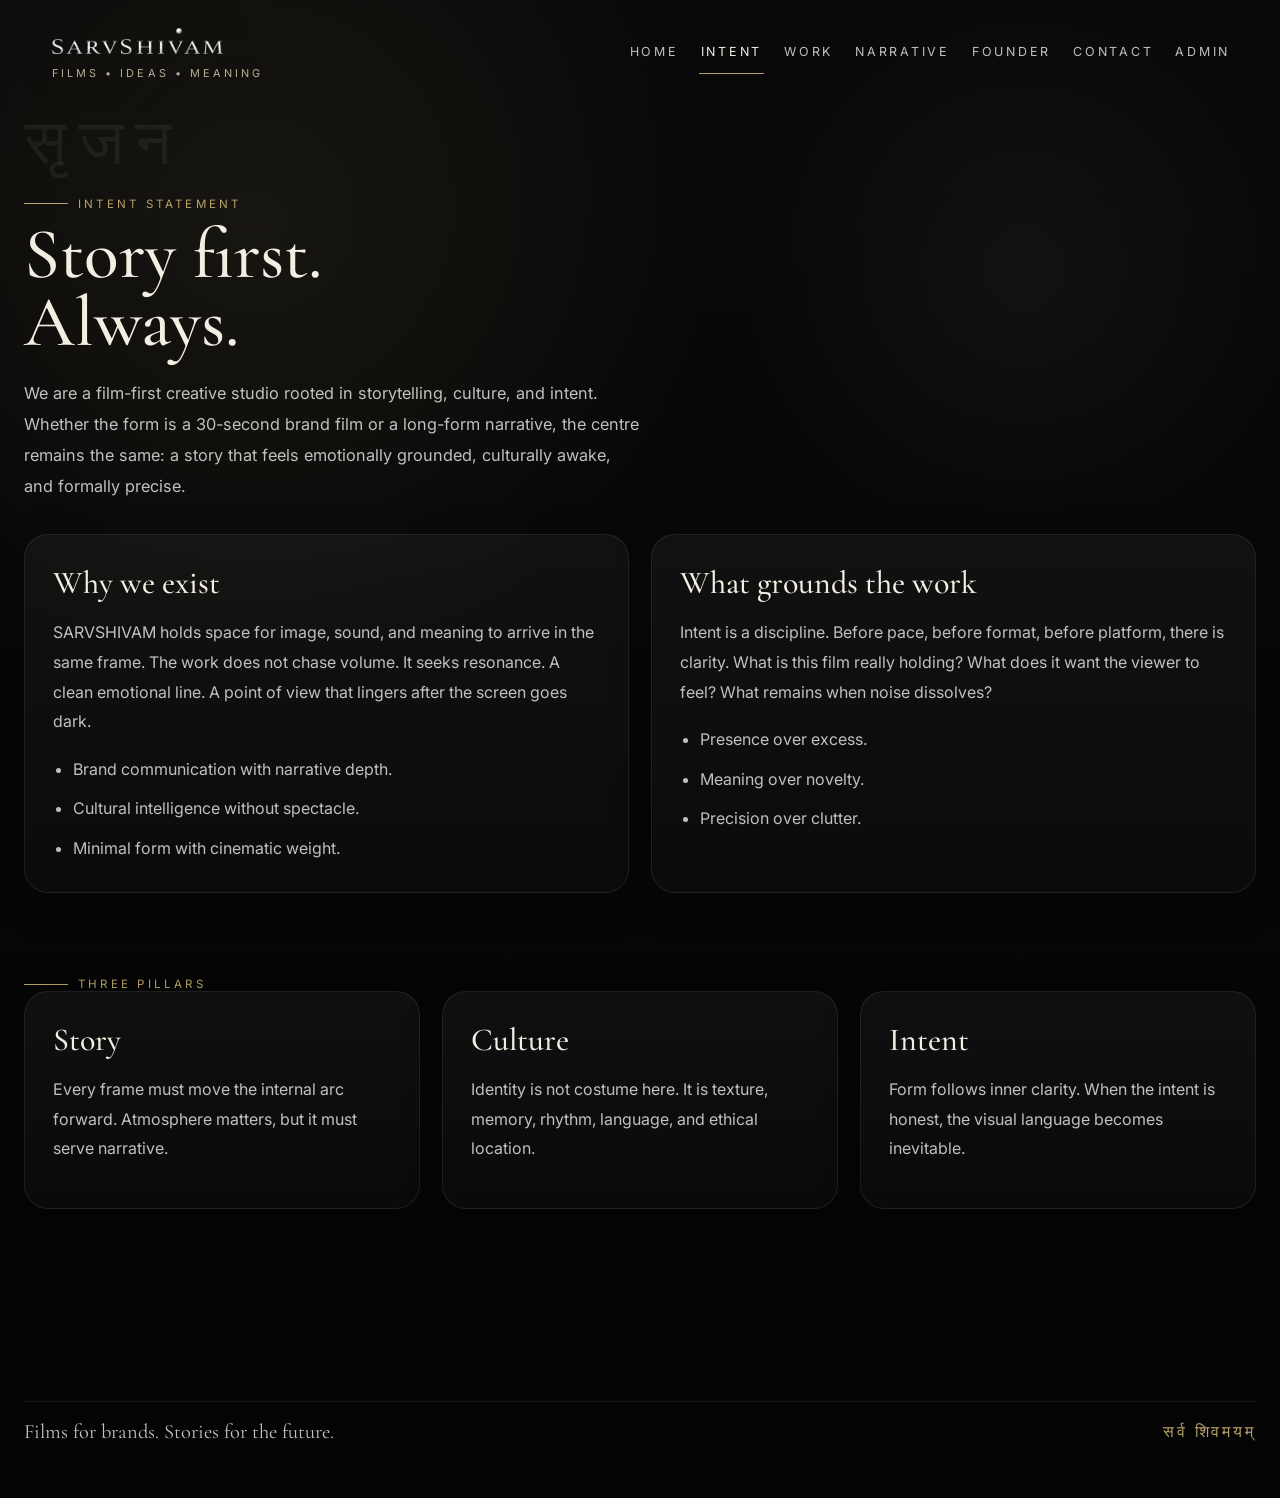
==== commit c23fb197: "feat(admin): implement dynamic site content management Introduce a CMS-like capability to manage sit" ====
--- a/about.html
+++ b/about.html
@@ -8,73 +8,74 @@
   <meta name="description" content="The intent behind SARVSHIVAM — story first, culture-rooted, emotionally grounded filmmaking.">
   <style>html{background-color:#020202;color-scheme:dark}</style>
   <link rel="stylesheet" href="css/style.css">
+  <link rel="stylesheet" href="css/edit-mode.css">
 </head>
 <body>
   <script>try{var e=document.getElementById('ss-entry-shield');if(e)e.remove();sessionStorage.removeItem('ss_entry_cover');}catch(x){}</script>
   <div class="page-shell">
     <header class="site-header">
       <nav class="nav">
-        <a class="brand" href="index.html" aria-label="SARVSHIVAM home">
+        <a class="brand" href="index.html" aria-label="SARVSHIVAM home" data-transition-word="मौन">
           <img class="brand-logo" src="images/logo.png" alt="SARVSHIVAM logo">
-          <span class="brand-sub">Films • Ideas • Meaning</span>
+          <span class="brand-sub" data-site-key="index.brand.subtext">Films • Ideas • Meaning</span>
         </a>
         <div class="nav-links">
-          <a href="index.html">Home</a>
-          <a class="active" href="about.html">Intent</a>
-          <a href="work.html">Work</a>
-          <a href="narrative.html">Narrative</a>
-          <a href="founder.html">Founder</a>
-          <a href="contact.html">Contact</a>
-          <a href="admin.html">Admin</a>
+          <a href="index.html" data-transition-word="मौन" data-site-key="shared.nav.home">Home</a>
+          <a class="active" href="about.html" data-site-key="shared.nav.intent">Intent</a>
+          <a href="work.html" data-site-key="shared.nav.work">Work</a>
+          <a href="narrative.html" data-site-key="shared.nav.narrative">Narrative</a>
+          <a href="founder.html" data-site-key="shared.nav.founder">Founder</a>
+          <a href="contact.html" data-site-key="shared.nav.contact">Contact</a>
+          <a href="admin.html" data-no-transition data-site-key="shared.nav.admin">Admin</a>
         </div>
       </nav>
     </header>
 
     <main class="container section">
       <div class="reveal">
-        <div class="hindi-marker">सृजन</div>
-        <div class="eyebrow">Intent Statement</div>
-        <h1 class="page-title">Story first. Always.</h1>
-        <p class="page-lead">We are a film-first creative studio rooted in storytelling, culture, and intent. Whether the form is a 30-second brand film or a long-form narrative, the centre remains the same: a story that feels emotionally grounded, culturally awake, and formally precise.</p>
+        <div class="hindi-marker" data-site-key="about.marker">सृजन</div>
+        <div class="eyebrow" data-site-key="about.hero.eyebrow">Intent Statement</div>
+        <h1 class="page-title" data-site-key="about.hero.title">Story first. Always.</h1>
+        <p class="page-lead" data-site-key="about.hero.lead">We are a film-first creative studio rooted in storytelling, culture, and intent. Whether the form is a 30-second brand film or a long-form narrative, the centre remains the same: a story that feels emotionally grounded, culturally awake, and formally precise.</p>
       </div>
 
       <div class="spacer-xxl"></div>
 
       <div class="panel-grid two">
         <section class="panel reveal">
-          <h3>Why we exist</h3>
-          <p>SARVSHIVAM holds space for image, sound, and meaning to arrive in the same frame. The work does not chase volume. It seeks resonance. A clean emotional line. A point of view that lingers after the screen goes dark.</p>
+          <h3 data-site-key="about.panel1.heading">Why we exist</h3>
+          <p data-site-key="about.panel1.body">SARVSHIVAM holds space for image, sound, and meaning to arrive in the same frame. The work does not chase volume. It seeks resonance. A clean emotional line. A point of view that lingers after the screen goes dark.</p>
           <ul class="list">
-            <li>Brand communication with narrative depth.</li>
-            <li>Cultural intelligence without spectacle.</li>
-            <li>Minimal form with cinematic weight.</li>
+            <li data-site-key="about.panel1.list.1">Brand communication with narrative depth.</li>
+            <li data-site-key="about.panel1.list.2">Cultural intelligence without spectacle.</li>
+            <li data-site-key="about.panel1.list.3">Minimal form with cinematic weight.</li>
           </ul>
         </section>
         <section class="panel reveal">
-          <h3>What grounds the work</h3>
-          <p>Intent is a discipline. Before pace, before format, before platform, there is clarity. What is this film really holding? What does it want the viewer to feel? What remains when noise dissolves?</p>
+          <h3 data-site-key="about.panel2.heading">What grounds the work</h3>
+          <p data-site-key="about.panel2.body">Intent is a discipline. Before pace, before format, before platform, there is clarity. What is this film really holding? What does it want the viewer to feel? What remains when noise dissolves?</p>
           <ul class="list">
-            <li>Presence over excess.</li>
-            <li>Meaning over novelty.</li>
-            <li>Precision over clutter.</li>
+            <li data-site-key="about.panel2.list.1">Presence over excess.</li>
+            <li data-site-key="about.panel2.list.2">Meaning over novelty.</li>
+            <li data-site-key="about.panel2.list.3">Precision over clutter.</li>
           </ul>
         </section>
       </div>
 
       <section class="section">
-        <div class="eyebrow reveal">Three Pillars</div>
+        <div class="eyebrow reveal" data-site-key="about.pillars.eyebrow">Three Pillars</div>
         <div class="card-grid three">
           <article class="card reveal">
-            <h3>Story</h3>
-            <p>Every frame must move the internal arc forward. Atmosphere matters, but it must serve narrative.</p>
+            <h3 data-site-key="about.card1.heading">Story</h3>
+            <p data-site-key="about.card1.body">Every frame must move the internal arc forward. Atmosphere matters, but it must serve narrative.</p>
           </article>
           <article class="card reveal">
-            <h3>Culture</h3>
-            <p>Identity is not costume here. It is texture, memory, rhythm, language, and ethical location.</p>
+            <h3 data-site-key="about.card2.heading">Culture</h3>
+            <p data-site-key="about.card2.body">Identity is not costume here. It is texture, memory, rhythm, language, and ethical location.</p>
           </article>
           <article class="card reveal">
-            <h3>Intent</h3>
-            <p>Form follows inner clarity. When the intent is honest, the visual language becomes inevitable.</p>
+            <h3 data-site-key="about.card3.heading">Intent</h3>
+            <p data-site-key="about.card3.body">Form follows inner clarity. When the intent is honest, the visual language becomes inevitable.</p>
           </article>
         </div>
       </section>
@@ -82,11 +83,12 @@
 
     <footer class="footer">
       <div class="container footer-inner">
-        <div>Films for brands. Stories for the future.</div>
-        <div class="footer-devanagari">सर्व शिवमयम्</div>
+        <div data-site-key="about.footer.left">Films for brands. Stories for the future.</div>
+        <div class="footer-devanagari" data-site-key="shared.footer.devanagari">सर्व शिवमयम्</div>
       </div>
     </footer>
   </div>
   <script src="js/transition.js"></script>
+  <script src="js/site-content.js"></script>
 </body>
-</html>
+</html>
--- a/css/style.css
+++ b/css/style.css
@@ -568,6 +568,7 @@
   min-height: 340px;
   border-radius: 24px;
   border: 1px solid var(--line);
+  transition: opacity 0.55s ease, transform 0.55s ease;
   background:
     linear-gradient(180deg, rgba(0,0,0,0.08), rgba(0,0,0,0.6)),
     radial-gradient(circle at 50% 20%, rgba(255,231,183,0.18), transparent 18%),
@@ -585,6 +586,12 @@
 .work-card[data-tone="warm"] { background: linear-gradient(180deg, rgba(0,0,0,0.08), rgba(0,0,0,0.6)), radial-gradient(circle at 58% 22%, rgba(255,198,119,0.2), transparent 16%), linear-gradient(160deg, #2b1f16, #0a0a0a 62%, #17120b); }
 .work-card[data-tone="silver"] { background: linear-gradient(180deg, rgba(0,0,0,0.08), rgba(0,0,0,0.6)), radial-gradient(circle at 48% 22%, rgba(235,238,255,0.18), transparent 17%), linear-gradient(160deg, #1b1c21, #090909 64%, #151515); }
 .work-card[data-tone="earth"] { background: linear-gradient(180deg, rgba(0,0,0,0.08), rgba(0,0,0,0.6)), radial-gradient(circle at 48% 22%, rgba(204,173,113,0.18), transparent 17%), linear-gradient(160deg, #302518, #0a0a0a 64%, #111); }
+.work-card.work-filtered {
+  opacity: 0;
+  transform: scale(0.92);
+  pointer-events: none;
+  user-select: none;
+}
 .work-meta {
   position: absolute;
   left: 18px;
@@ -759,6 +766,12 @@
   align-items: flex-end;
   border-top: 1px solid rgba(255,255,255,0.08);
   padding-top: 20px;
+}
+.footer-inner > div:first-child {
+  font-family: 'Cormorant Garamond', serif;
+  font-size: clamp(1.1rem, 1.6vw, 1.5rem);
+  color: rgba(255,255,255,0.76);
+  line-height: 1;
 }
 .footer-inner--end {
   justify-content: flex-end;
--- a/css/edit-mode.css
+++ b/css/edit-mode.css
@@ -0,0 +1,214 @@
+/* Edit mode top bar */
+.edit-mode-bar {
+  position: fixed;
+  top: 0;
+  left: 0;
+  right: 0;
+  z-index: 2147483646;
+  background: linear-gradient(180deg, #111 0%, #0d0d0d 100%);
+  border-bottom: 1px solid rgba(184,160,106,0.35);
+  padding: 10px 24px;
+  display: flex;
+  align-items: center;
+  justify-content: space-between;
+  font-family: 'Inter', system-ui, sans-serif;
+}
+.edit-mode-bar-left {
+  display: flex;
+  align-items: center;
+  gap: 20px;
+}
+.edit-mode-bar-back {
+  font-size: 0.76rem;
+  letter-spacing: 0.16em;
+  text-transform: uppercase;
+  color: #b9af96;
+  text-decoration: none;
+  padding: 6px 14px;
+  border: 1px solid rgba(255,255,255,0.12);
+  border-radius: 8px;
+  transition: border-color .2s ease, color .2s ease;
+}
+.edit-mode-bar-back:hover {
+  border-color: rgba(184,160,106,0.5);
+  color: #f3eee2;
+}
+.edit-mode-bar-label {
+  font-size: 0.82rem;
+  letter-spacing: 0.18em;
+  text-transform: uppercase;
+  color: #b8a06a;
+}
+.edit-mode-bar-done {
+  background: rgba(184,160,106,0.2);
+  border: 1px solid rgba(184,160,106,0.45);
+  color: #f3eee2;
+  font-family: 'Inter', system-ui, sans-serif;
+  font-size: 0.76rem;
+  letter-spacing: 0.16em;
+  text-transform: uppercase;
+  padding: 8px 20px;
+  border-radius: 8px;
+  cursor: pointer;
+  transition: background .25s ease;
+}
+.edit-mode-bar-done:hover {
+  background: rgba(184,160,106,0.32);
+}
+
+/* Push body content below the edit bar */
+body.edit-mode-active {
+  padding-top: 52px;
+}
+
+/* Editable element outlines */
+.has-edit-mode [data-site-key].editable,
+.is-edit-mode [data-site-key].editable {
+  outline: 1px dashed rgba(184,160,106,0.18);
+  outline-offset: 3px;
+  cursor: text;
+  border-radius: 4px;
+  transition: outline-color .2s ease, box-shadow .2s ease;
+  position: relative;
+}
+.has-edit-mode [data-site-key].editable:hover,
+.is-edit-mode [data-site-key].editable:hover {
+  outline-color: rgba(184,160,106,0.55);
+  box-shadow: 0 0 8px rgba(184,160,106,0.12);
+}
+.has-edit-mode [data-site-key].editable.edit-active,
+.is-edit-mode [data-site-key].editable.edit-active {
+  outline-color: rgba(184,160,106,0.8);
+  box-shadow: 0 0 12px rgba(184,160,106,0.2);
+}
+
+/* Inline edit popup */
+.edit-popup-overlay {
+  position: fixed;
+  inset: 0;
+  z-index: 2147483645;
+  background: transparent;
+}
+.edit-popup {
+  position: fixed;
+  z-index: 2147483646;
+  width: 380px;
+  background: #151515;
+  border: 1px solid rgba(184,160,106,0.35);
+  border-radius: 14px;
+  padding: 18px;
+  box-shadow: 0 12px 48px rgba(0,0,0,0.6);
+}
+.edit-popup-key {
+  font-family: 'Inter', system-ui, sans-serif;
+  font-size: 0.68rem;
+  letter-spacing: 0.18em;
+  text-transform: uppercase;
+  color: #b8a06a;
+  margin-bottom: 10px;
+  overflow: hidden;
+  text-overflow: ellipsis;
+  white-space: nowrap;
+}
+.edit-popup-textarea {
+  width: 100%;
+  min-height: 80px;
+  max-height: 140px;
+  background: rgba(255,255,255,0.05);
+  border: 1px solid rgba(255,255,255,0.12);
+  border-radius: 8px;
+  padding: 10px 12px;
+  color: #f3eee2;
+  font-family: 'Inter', system-ui, sans-serif;
+  font-size: 0.88rem;
+  line-height: 1.55;
+  resize: vertical;
+  transition: border-color .2s ease;
+}
+.edit-popup-textarea:focus {
+  outline: none;
+  border-color: rgba(184,160,106,0.5);
+}
+.edit-popup-footer {
+  display: grid;
+  grid-template-columns: 1fr auto;
+  grid-template-rows: auto auto;
+  gap: 6px;
+  margin-top: 10px;
+  align-items: center;
+}
+.edit-popup-counter {
+  font-size: 0.72rem;
+  color: #b9af96;
+  grid-column: 1;
+  grid-row: 1;
+}
+.edit-popup-counter.over {
+  color: #cf8080;
+  font-weight: 500;
+}
+.edit-popup-error {
+  font-size: 0.72rem;
+  color: #cf8080;
+  grid-column: 1 / -1;
+  grid-row: 2;
+  min-height: 18px;
+}
+.edit-popup-actions {
+  display: flex;
+  gap: 8px;
+  grid-column: 2;
+  grid-row: 1;
+}
+.edit-popup-btn {
+  padding: 7px 16px;
+  border-radius: 8px;
+  font-family: 'Inter', system-ui, sans-serif;
+  font-size: 0.72rem;
+  letter-spacing: 0.14em;
+  text-transform: uppercase;
+  cursor: pointer;
+  transition: .2s ease;
+  border: 1px solid transparent;
+}
+.edit-popup-btn-cancel {
+  background: transparent;
+  border-color: rgba(255,255,255,0.12);
+  color: #b9af96;
+}
+.edit-popup-btn-cancel:hover {
+  border-color: rgba(255,255,255,0.25);
+  color: #f3eee2;
+}
+.edit-popup-btn-save {
+  background: rgba(184,160,106,0.2);
+  border-color: rgba(184,160,106,0.45);
+  color: #f3eee2;
+}
+.edit-popup-btn-save:hover {
+  background: rgba(184,160,106,0.32);
+  border-color: rgba(184,160,106,0.7);
+}
+.edit-popup-btn-save:disabled {
+  opacity: 0.5;
+  cursor: not-allowed;
+}
+
+/* Fallback notice (shown when API is unreachable) */
+.site-content-fallback {
+  display: none;
+  position: fixed;
+  top: 60px;
+  left: 50%;
+  transform: translateX(-50%);
+  z-index: 2147483644;
+  background: rgba(184,160,106,0.12);
+  border: 1px solid rgba(184,160,106,0.3);
+  border-radius: 8px;
+  padding: 8px 18px;
+  font-family: 'Inter', system-ui, sans-serif;
+  font-size: 0.72rem;
+  letter-spacing: 0.12em;
+  text-transform: uppercase;
+  color: #b8a06a;
+}
